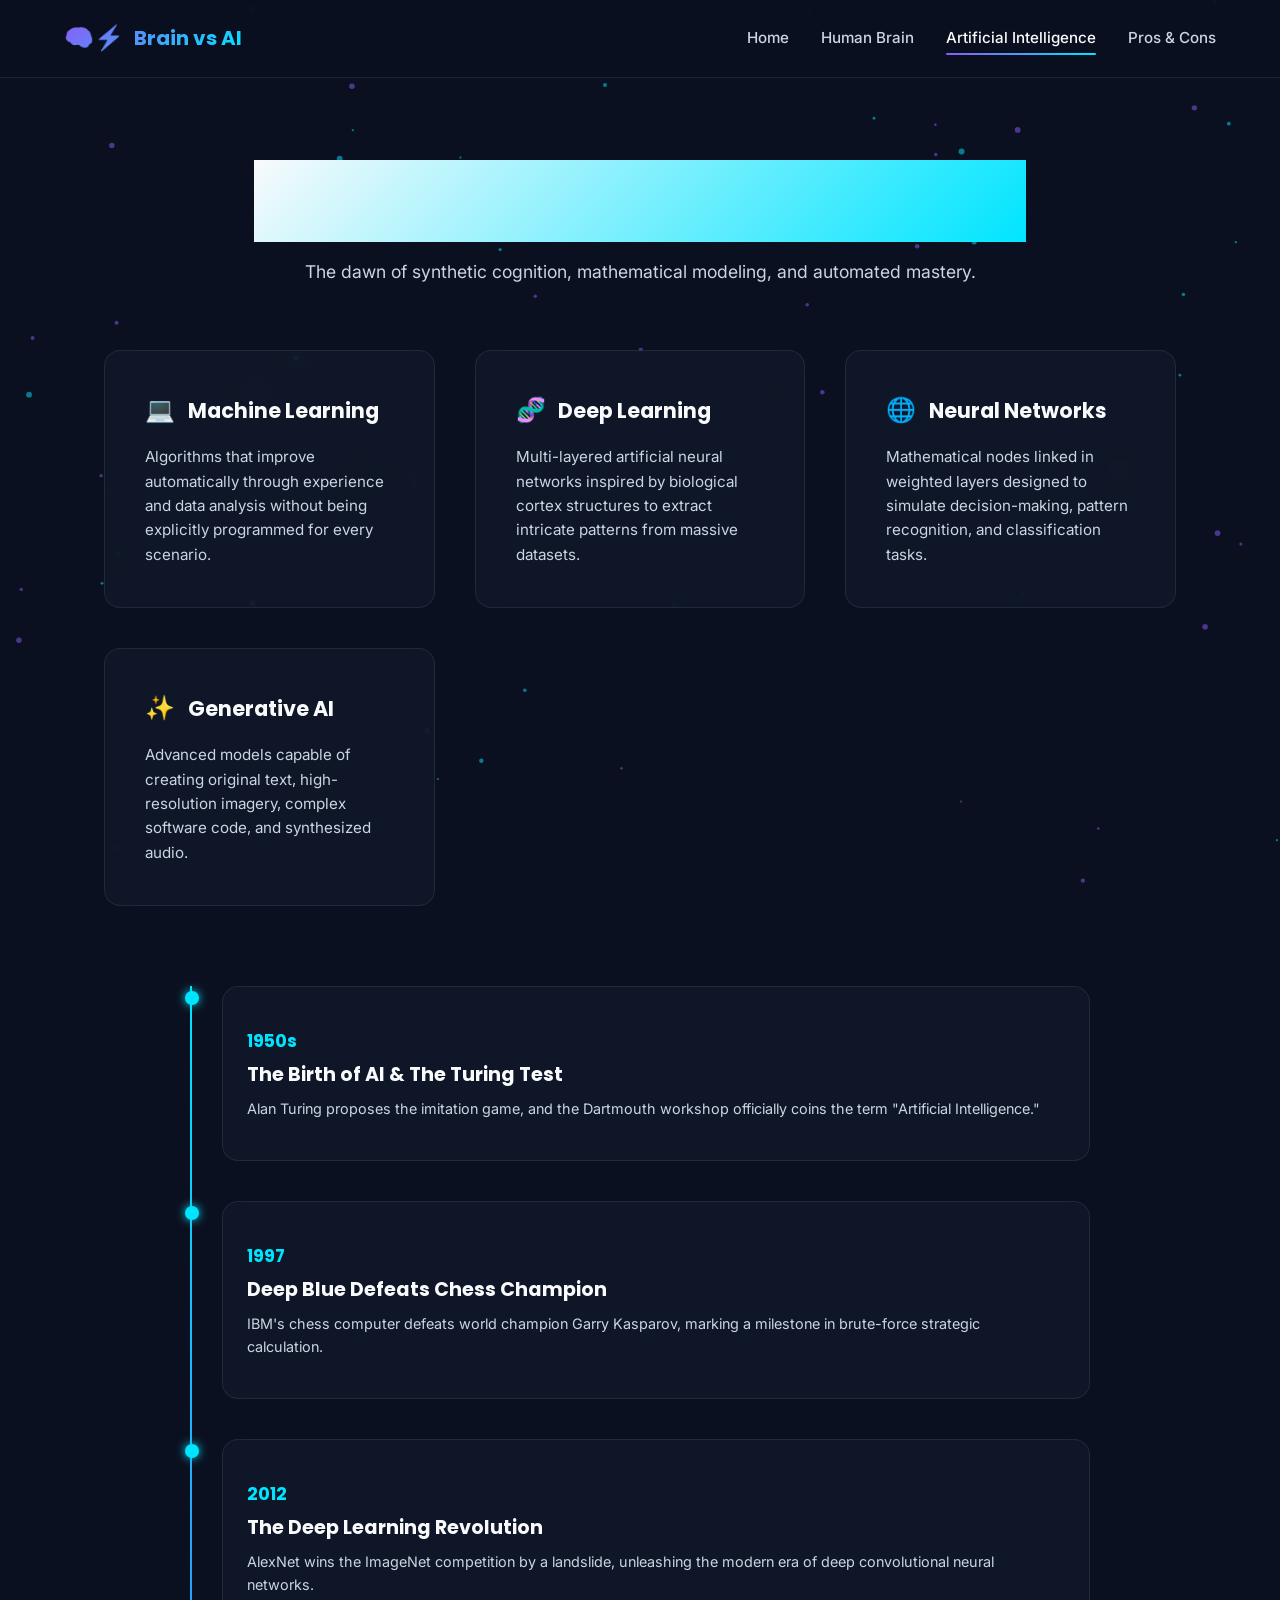
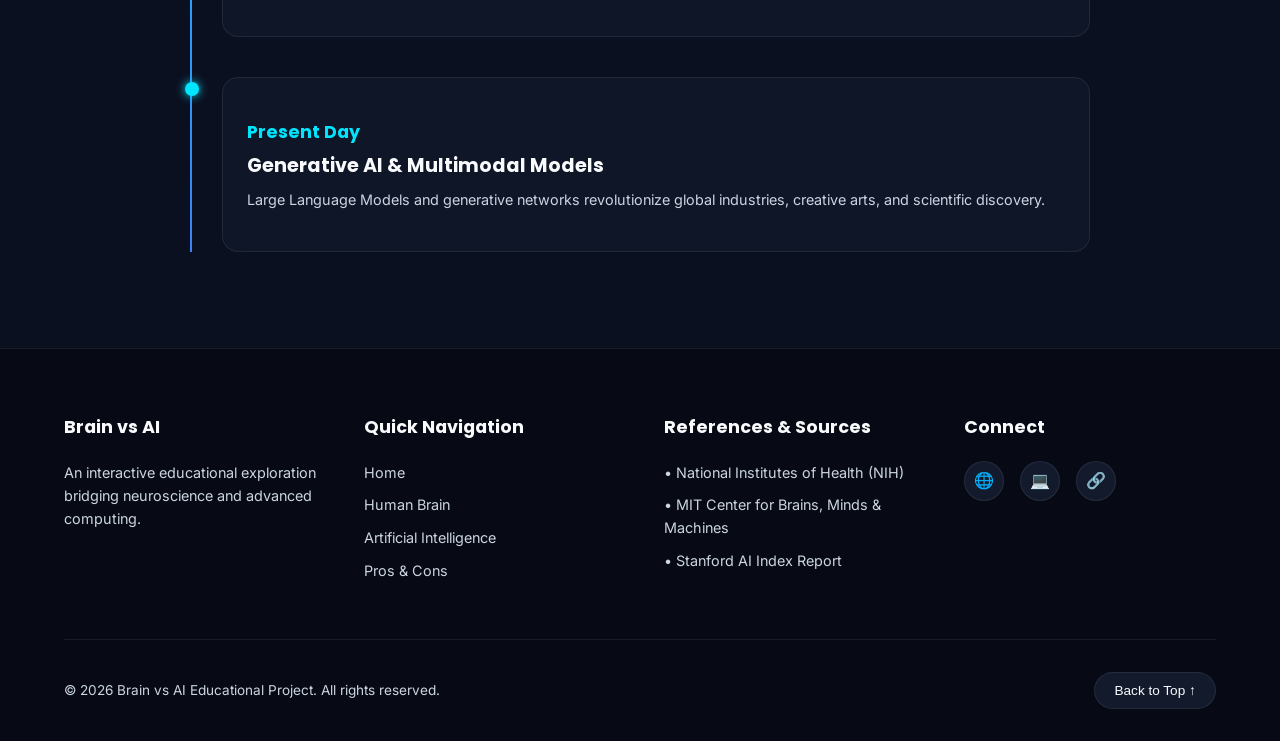
==== ai.html @ 1270780f "Create ai.html" ====
<!DOCTYPE html>
<html lang="en">
<head>
  <meta charset="UTF-8">
  <meta name="viewport" content="width=device-width, initial-scale=1.0">
  <title>About Artificial Intelligence - Brain vs AI</title>
  <link rel="stylesheet" href="style.css">
</head>
<body class="ai-page">

  <!-- Background Particles -->
  <canvas id="particles-canvas"></canvas>

  <!-- Sticky Navigation Bar -->
  <nav class="navbar">
    <a href="index.html" class="logo">
      <span class="logo-icon">🧠⚡</span> Brain vs AI
    </a>
    <ul class="nav-links">
      <li><a href="index.html">Home</a></li>
      <li><a href="brain.html">Human Brain</a></li>
      <li><a href="ai.html" class="active">Artificial Intelligence</a></li>
      <li><a href="pros-cons.html">Pros & Cons</a></li>
    </ul>
    <div class="hamburger">
      <span></span>
      <span></span>
      <span></span>
    </div>
  </nav>

  <!-- Page Header -->
  <header class="page-header ai-header">
    <h1>About Artificial Intelligence</h1>
    <p>The dawn of synthetic cognition, mathematical modeling, and automated mastery.</p>
  </header>

  <!-- Content Container -->
  <main class="content-container">

    <!-- Interactive Information Cards -->
    <div class="info-grid">
      <div class="info-card glass-card">
        <h3><span>💻</span> Machine Learning</h3>
        <p>Algorithms that improve automatically through experience and data analysis without being explicitly programmed for every scenario.</p>
      </div>

      <div class="info-card glass-card">
        <h3><span>🧬</span> Deep Learning</h3>
        <p>Multi-layered artificial neural networks inspired by biological cortex structures to extract intricate patterns from massive datasets.</p>
      </div>

      <div class="info-card glass-card">
        <h3><span>🌐</span> Neural Networks</h3>
        <p>Mathematical nodes linked in weighted layers designed to simulate decision-making, pattern recognition, and classification tasks.</p>
      </div>

      <div class="info-card glass-card">
        <h3><span>✨</span> Generative AI</h3>
        <p>Advanced models capable of creating original text, high-resolution imagery, complex software code, and synthesized audio.</p>
      </div>
    </div>

    <!-- Timeline of AI Development -->
    <div class="timeline">
      <div class="timeline-item glass-card">
        <div class="timeline-year">1950s</div>
        <div class="timeline-content">
          <h4>The Birth of AI & The Turing Test</h4>
          <p>Alan Turing proposes the imitation game, and the Dartmouth workshop officially coins the term "Artificial Intelligence."</p>
        </div>
      </div>

      <div class="timeline-item glass-card">
        <div class="timeline-year">1997</div>
        <div class="timeline-content">
          <h4>Deep Blue Defeats Chess Champion</h4>
          <p>IBM's chess computer defeats world champion Garry Kasparov, marking a milestone in brute-force strategic calculation.</p>
        </div>
      </div>

      <div class="timeline-item glass-card">
        <div class="timeline-year">2012</div>
        <div class="timeline-content">
          <h4>The Deep Learning Revolution</h4>
          <p>AlexNet wins the ImageNet competition by a landslide, unleashing the modern era of deep convolutional neural networks.</p>
        </div>
      </div>

      <div class="timeline-item glass-card">
        <div class="timeline-year">Present Day</div>
        <div class="timeline-content">
          <h4>Generative AI & Multimodal Models</h4>
          <p>Large Language Models and generative networks revolutionize global industries, creative arts, and scientific discovery.</p>
        </div>
      </div>
    </div>

  </main>

  <!-- Footer -->
  <footer>
    <div class="footer-content">
      <div class="footer-col">
        <h4>Brain vs AI</h4>
        <p>An interactive educational exploration bridging neuroscience and advanced computing.</p>
      </div>
      <div class="footer-col">
        <h4>Quick Navigation</h4>
        <ul>
          <li><a href="index.html">Home</a></li>
          <li><a href="brain.html">Human Brain</a></li>
          <li><a href="ai.html">Artificial Intelligence</a></li>
          <li><a href="pros-cons.html">Pros & Cons</a></li>
        </ul>
      </div>
      <div class="footer-col">
        <h4>References & Sources</h4>
        <p>• National Institutes of Health (NIH)</p>
        <p>• MIT Center for Brains, Minds & Machines</p>
        <p>• Stanford AI Index Report</p>
      </div>
      <div class="footer-col">
        <h4>Connect</h4>
        <div class="social-icons">
          <a href="#" aria-label="Twitter">🌐</a>
          <a href="#" aria-label="GitHub">💻</a>
          <a href="#" aria-label="LinkedIn">🔗</a>
        </div>
      </div>
    </div>
    <div class="footer-bottom">
      <p>&copy; 2026 Brain vs AI Educational Project. All rights reserved.</p>
      <button id="back-to-top">Back to Top ↑</button>
    </div>
  </footer>

  <script src="script.js"></script>
</body>
</html>
---- style.css ----
/* ==========================================
   GLOBAL STYLES & VARIABLES
   ========================================== */
@import url('https://fonts.googleapis.com/css2?family=Inter:wght@300;400;500;600;700&family=Poppins:wght@400;600;700;800&display=swap');

:root {
  --bg-color: #0B1020;
  --card-bg: #121A2C;
  --primary-blue: #3B82F6;
  --ai-cyan: #00E5FF;
  --brain-purple: #8B5CF6;
  --accent-pink: #EC4899;
  --success-green: #22C55E;
  --warning-orange: #F59E0B;
  --text-main: #F8FAFC;
  --text-secondary: #CBD5E1;
  --border-color: rgba(255, 255, 255, 0.08);
  --glass-bg: rgba(18, 26, 44, 0.7);
  --font-heading: 'Poppins', sans-serif;
  --font-body: 'Inter', sans-serif;
  --transition: all 0.3s cubic-bezier(0.4, 0, 0.2, 1);
}

* {
  margin: 0;
  padding: 0;
  box-sizing: border-box;
}

html {
  scroll-behavior: smooth;
}

body {
  background-color: var(--bg-color);
  color: var(--text-main);
  font-family: var(--font-body);
  line-height: 1.6;
  overflow-x: hidden;
  position: relative;
}

h1, h2, h3, h4, h5, h6 {
  font-family: var(--font-heading);
  color: var(--text-main);
  font-weight: 700;
}

a {
  text-decoration: none;
  color: inherit;
}

ul {
  list-style: none;
}

/* ==========================================
   FLOATING PARTICLES BACKGROUND
   ========================================== */
#particles-canvas {
  position: fixed;
  top: 0;
  left: 0;
  width: 100vw;
  height: 100vh;
  z-index: -1;
  pointer-events: none;
}

/* ==========================================
   NAVIGATION BAR
   ========================================== */
.navbar {
  position: fixed;
  top: 0;
  left: 0;
  width: 100%;
  display: flex;
  justify-content: space-between;
  align-items: center;
  padding: 1.2rem 5%;
  background: rgba(11, 16, 32, 0.85);
  backdrop-filter: blur(12px);
  -webkit-backdrop-filter: blur(12px);
  border-bottom: 1px solid var(--border-color);
  z-index: 1000;
  transition: var(--transition);
}

.navbar.scrolled {
  padding: 0.9rem 5%;
  background: rgba(11, 16, 32, 0.95);
  box-shadow: 0 10px 30px rgba(0, 0, 0, 0.5);
}

.logo {
  display: flex;
  align-items: center;
  gap: 0.6rem;
  font-family: var(--font-heading);
  font-weight: 700;
  font-size: 1.25rem;
  background: linear-gradient(135deg, var(--brain-purple), var(--ai-cyan));
  -webkit-background-clip: text;
  -webkit-text-fill-color: transparent;
}

.logo-icon {
  font-size: 1.5rem;
}

.nav-links {
  display: flex;
  gap: 2rem;
  align-items: center;
}

.nav-links a {
  font-size: 0.95rem;
  font-weight: 500;
  color: var(--text-secondary);
  transition: var(--transition);
  position: relative;
  padding: 0.2rem 0;
}

.nav-links a::after {
  content: '';
  position: absolute;
  bottom: -4px;
  left: 0;
  width: 0;
  height: 2px;
  background: linear-gradient(90deg, var(--brain-purple), var(--ai-cyan));
  transition: var(--transition);
  border-radius: 2px;
}

.nav-links a:hover,
.nav-links a.active {
  color: var(--text-main);
}

.nav-links a:hover::after,
.nav-links a.active::after {
  width: 100%;
}

.hamburger {
  display: none;
  cursor: pointer;
  flex-direction: column;
  gap: 6px;
}

.hamburger span {
  display: block;
  width: 28px;
  height: 2px;
  background: var(--text-main);
  border-radius: 2px;
  transition: var(--transition);
}

/* ==========================================
   BUTTONS & GLASS CARDS
   ========================================== */
.btn-gradient {
  display: inline-flex;
  align-items: center;
  justify-content: center;
  gap: 0.6rem;
  padding: 0.8rem 2rem;
  background: linear-gradient(135deg, var(--primary-blue), var(--brain-purple));
  color: #fff;
  font-family: var(--font-heading);
  font-weight: 600;
  font-size: 1rem;
  border-radius: 50px;
  border: none;
  cursor: pointer;
  box-shadow: 0 4px 20px rgba(59, 130, 246, 0.4);
  transition: var(--transition);
}

.btn-gradient:hover {
  transform: translateY(-2px);
  box-shadow: 0 6px 25px rgba(139, 92, 246, 0.6);
}

.glass-card {
  background: var(--glass-bg);
  backdrop-filter: blur(16px);
  -webkit-backdrop-filter: blur(16px);
  border: 1px solid var(--border-color);
  border-radius: 16px;
  padding: 2.5rem;
  transition: var(--transition);
}

.glass-card:hover {
  border-color: rgba(255, 255, 255, 0.2);
  transform: translateY(-5px);
  box-shadow: 0 15px 35px rgba(0, 0, 0, 0.4);
}

/* ==========================================
   FOOTER
   ========================================== */
footer {
  background: #070a14;
  border-top: 1px solid var(--border-color);
  padding: 4rem 5% 2rem;
  margin-top: 6rem;
  position: relative;
  z-index: 10;
}

.footer-content {
  max-width: 1200px;
  margin: 0 auto;
  display: grid;
  grid-template-columns: repeat(auto-fit, minmax(250px, 1fr));
  gap: 3rem;
  margin-bottom: 3rem;
}

.footer-col h4 {
  font-size: 1.1rem;
  margin-bottom: 1.2rem;
  color: var(--text-main);
}

.footer-col p, .footer-col ul li a {
  color: var(--text-secondary);
  font-size: 0.9rem;
  margin-bottom: 0.6rem;
  display: block;
  transition: var(--transition);
}

.footer-col ul li a:hover {
  color: var(--ai-cyan);
  padding-left: 4px;
}

.social-icons {
  display: flex;
  gap: 1rem;
  margin-top: 1rem;
}

.social-icons a {
  display: inline-flex;
  align-items: center;
  justify-content: center;
  width: 40px;
  height: 40px;
  border-radius: 50%;
  background: var(--card-bg);
  border: 1px solid var(--border-color);
  color: var(--text-main);
  transition: var(--transition);
}

.social-icons a:hover {
  background: var(--primary-blue);
  border-color: var(--primary-blue);
  transform: translateY(-3px);
}

.footer-bottom {
  max-width: 1200px;
  margin: 0 auto;
  padding-top: 2rem;
  border-top: 1px solid var(--border-color);
  display: flex;
  justify-content: space-between;
  align-items: center;
  color: var(--text-secondary);
  font-size: 0.85rem;
}

#back-to-top {
  background: var(--card-bg);
  border: 1px solid var(--border-color);
  color: var(--text-main);
  padding: 0.6rem 1.2rem;
  border-radius: 30px;
  cursor: pointer;
  transition: var(--transition);
  font-size: 0.85rem;
}

#back-to-top:hover {
  background: var(--brain-purple);
  border-color: var(--brain-purple);
}

/* ==========================================
   PAGE: HOME (index.html)
   ========================================== */
.hero {
  min-height: 100vh;
  display: flex;
  flex-direction: column;
  justify-content: center;
  align-items: center;
  text-align: center;
  padding: 8rem 5% 4rem;
  max-width: 1300px;
  margin: 0 auto;
}

.hero-title {
  font-size: clamp(2.5rem, 5vw, 4.5rem);
  font-weight: 800;
  line-height: 1.1;
  margin-bottom: 1.5rem;
  background: linear-gradient(135deg, var(--text-main) 30%, var(--ai-cyan) 100%);
  -webkit-background-clip: text;
  -webkit-text-fill-color: transparent;
  animation: fadeInDown 1s ease-out;
}

.hero-subtitle {
  font-size: clamp(1rem, 2vw, 1.3rem);
  color: var(--text-secondary);
  max-width: 700px;
  margin-bottom: 2.5rem;
  animation: fadeInUp 1s ease-out 0.2s both;
}

.hero-split-illustration {
  display: grid;
  grid-template-columns: 1fr 1fr;
  gap: 2rem;
  width: 100%;
  max-width: 900px;
  margin-bottom: 3rem;
  animation: zoomIn 1s ease-out 0.4s both;
}

.split-side {
  background: var(--card-bg);
  border: 1px solid var(--border-color);
  border-radius: 20px;
  padding: 2.5rem 2rem;
  text-align: center;
  position: relative;
  overflow: hidden;
  box-shadow: 0 10px 30px rgba(0,0,0,0.3);
}

.split-side.brain {
  border-top: 4px solid var(--brain-purple);
}

.split-side.ai {
  border-top: 4px solid var(--ai-cyan);
}

.split-side svg {
  width: 120px;
  height: 120px;
  margin-bottom: 1.5rem;
  filter: drop-shadow(0 0 10px rgba(139, 92, 246, 0.3));
}

.split-side h3 {
  font-size: 1.4rem;
  margin-bottom: 0.5rem;
}

.split-side p {
  color: var(--text-secondary);
  font-size: 0.9rem;
}

.intro-section {
  max-width: 900px;
  margin: 0 auto 6rem;
  padding: 0 5%;
  text-align: center;
}

.intro-section h2 {
  font-size: 2.2rem;
  margin-bottom: 1.5rem;
}

.intro-section p {
  color: var(--text-secondary);
  font-size: 1.05rem;
  line-height: 1.8;
}

/* ==========================================
   PAGE: HUMAN BRAIN (brain.html) & AI (ai.html)
   ========================================== */
.page-header {
  padding: 10rem 5% 4rem;
  text-align: center;
  max-width: 900px;
  margin: 0 auto;
}

.page-header h1 {
  font-size: clamp(2.2rem, 4vw, 3.5rem);
  margin-bottom: 1rem;
  background: linear-gradient(135deg, var(--text-main), var(--brain-purple));
  -webkit-background-clip: text;
  -webkit-text-fill-color: transparent;
}

.page-header.ai-header h1 {
  background: linear-gradient(135deg, var(--text-main), var(--ai-cyan));
}

.page-header p {
  color: var(--text-secondary);
  font-size: 1.1rem;
}

.content-container {
  max-width: 1200px;
  margin: 0 auto;
  padding: 0 5%;
}

.stats-grid {
  display: grid;
  grid-template-columns: repeat(auto-fit, minmax(240px, 1fr));
  gap: 2rem;
  margin-bottom: 5rem;
}

.stat-card {
  text-align: center;
  padding: 2.5rem 2rem;
}

.stat-number {
  font-family: var(--font-heading);
  font-size: 3rem;
  font-weight: 800;
  color: var(--brain-purple);
  margin-bottom: 0.5rem;
}

.ai-page .stat-number {
  color: var(--ai-cyan);
}

.stat-card p {
  color: var(--text-secondary);
  font-weight: 500;
}

.info-grid {
  display: grid;
  grid-template-columns: repeat(auto-fit, minmax(320px, 1fr));
  gap: 2.5rem;
  margin-bottom: 5rem;
}

.info-card h3 {
  font-size: 1.3rem;
  margin-bottom: 1rem;
  display: flex;
  align-items: center;
  gap: 0.8rem;
}

.info-card h3 span {
  font-size: 1.5rem;
}

.info-card p {
  color: var(--text-secondary);
  font-size: 0.95rem;
}

/* Timeline for AI Page */
.timeline {
  position: relative;
  max-width: 900px;
  margin: 0 auto 5rem;
  padding-left: 2rem;
}

.timeline::before {
  content: '';
  position: absolute;
  top: 0;
  left: 0;
  width: 2px;
  height: 100%;
  background: linear-gradient(to bottom, var(--ai-cyan), var(--primary-blue));
}

.timeline-item {
  position: relative;
  margin-bottom: 2.5rem;
  padding-left: 1.5rem;
}

.timeline-item::before {
  content: '';
  position: absolute;
  left: -2.35rem;
  top: 4px;
  width: 14px;
  height: 14px;
  border-radius: 50%;
  background: var(--ai-cyan);
  box-shadow: 0 0 10px var(--ai-cyan);
}

.timeline-year {
  font-family: var(--font-heading);
  font-weight: 700;
  color: var(--ai-cyan);
  font-size: 1.1rem;
  margin-bottom: 0.3rem;
}

.timeline-content h4 {
  font-size: 1.2rem;
  margin-bottom: 0.4rem;
}

.timeline-content p {
  color: var(--text-secondary);
  font-size: 0.9rem;
}

/* ==========================================
   PAGE: PROS & CONS (pros-cons.html)
   ========================================== */
.comparison-container {
  max-width: 1200px;
  margin: 0 auto;
  padding: 0 5%;
  display: grid;
  grid-template-columns: 1fr 1fr;
  gap: 3rem;
}

.comparison-column {
  display: flex;
  flex-direction: column;
  gap: 2rem;
}

.column-title {
  font-size: 1.8rem;
  text-align: center;
  margin-bottom: 0.5rem;
  display: flex;
  align-items: center;
  justify-content: center;
  gap: 0.8rem;
}

.pros-cons-card {
  padding: 2rem;
}

.pros-cons-card.pros {
  border-left: 4px solid var(--success-green);
}

.pros-cons-card.cons {
  border-left: 4px solid var(--warning-orange);
}

.pros-cons-card h3 {
  font-size: 1.2rem;
  margin-bottom: 1rem;
  display: flex;
  align-items: center;
  gap: 0.6rem;
}

.pros-cons-card.pros h3 {
  color: var(--success-green);
}

.pros-cons-card.cons h3 {
  color: var(--warning-orange);
}

.pros-cons-card ul {
  display: flex;
  flex-direction: column;
  gap: 0.8rem;
}

.pros-cons-card ul li {
  color: var(--text-secondary);
  font-size: 0.95rem;
  display: flex;
  align-items: center;
  gap: 0.6rem;
}

.pros-cons-card.pros ul li::before {
  content: '✓';
  color: var(--success-green);
  font-weight: bold;
}

.pros-cons-card.cons ul li::before {
  content: '✕';
  color: var(--warning-orange);
  font-weight: bold;
}

/* ==========================================
   RESPONSIVE DESIGN MEDIA QUERIES
   ========================================== */
@media (max-width: 968px) {
  .hero-split-illustration {
    grid-template-columns: 1fr;
  }
  
  .comparison-container {
    grid-template-columns: 1fr;
  }
  
  .nav-links {
    position: fixed;
    top: 0;
    right: -100%;
    width: 75%;
    height: 100vh;
    background: rgba(11, 16, 32, 0.98);
    backdrop-filter: blur(20px);
    flex-direction: column;
    justify-content: center;
    align-items: center;
    transition: 0.4s ease-in-out;
    box-shadow: -10px 0 30px rgba(0,0,0,0.5);
    z-index: 999;
  }
  
  .nav-links.active {
    right: 0;
  }
  
  .hamburger {
    display: flex;
    z-index: 1001;
  }

  .hamburger.active span:nth-child(1) {
    transform: rotate(45deg) translate(6px, 6px);
  }

  .hamburger.active span:nth-child(2) {
    opacity: 0;
  }

  .hamburger.active span:nth-child(3) {
    transform: rotate(-45deg) translate(6px, -6px);
  }
}

/* ==========================================
   ANIMATIONS
   ========================================== */
@keyframes fadeInDown {
  from {
    opacity: 0;
    transform: translateY(-30px);
  }
  to {
    opacity: 1;
    transform: translateY(0);
  }
}

@keyframes fadeInUp {
  from {
    opacity: 0;
    transform: translateY(30px);
  }
  to {
    opacity: 1;
    transform: translateY(0);
  }
}

@keyframes zoomIn {
  from {
    opacity: 0;
    transform: scale(0.95);
  }
  to {
    opacity: 1;
    transform: scale(1);
  }
}

.reveal {
  opacity: 0;
  transform: translateY(30px);
  transition: all 0.8s ease-out;
}

.reveal.active {
  opacity: 1;
  transform: translateY(0);
}
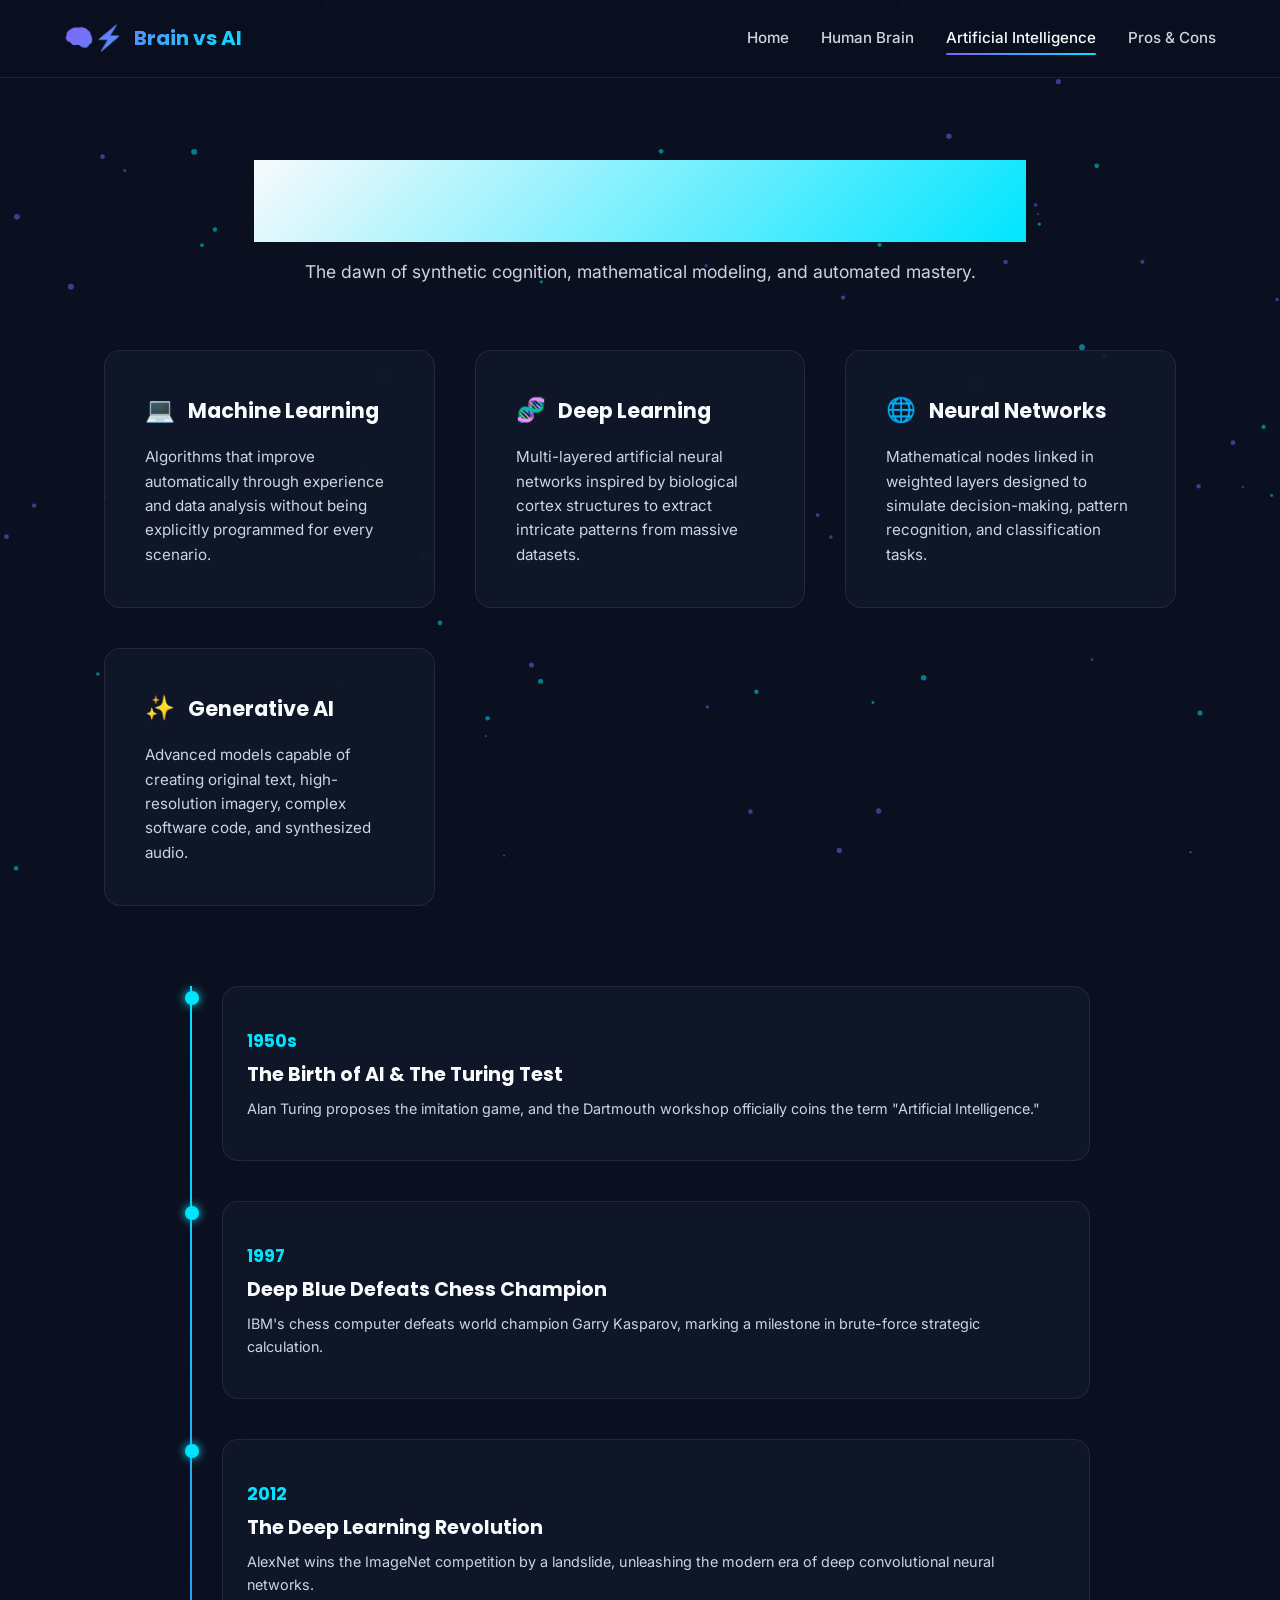
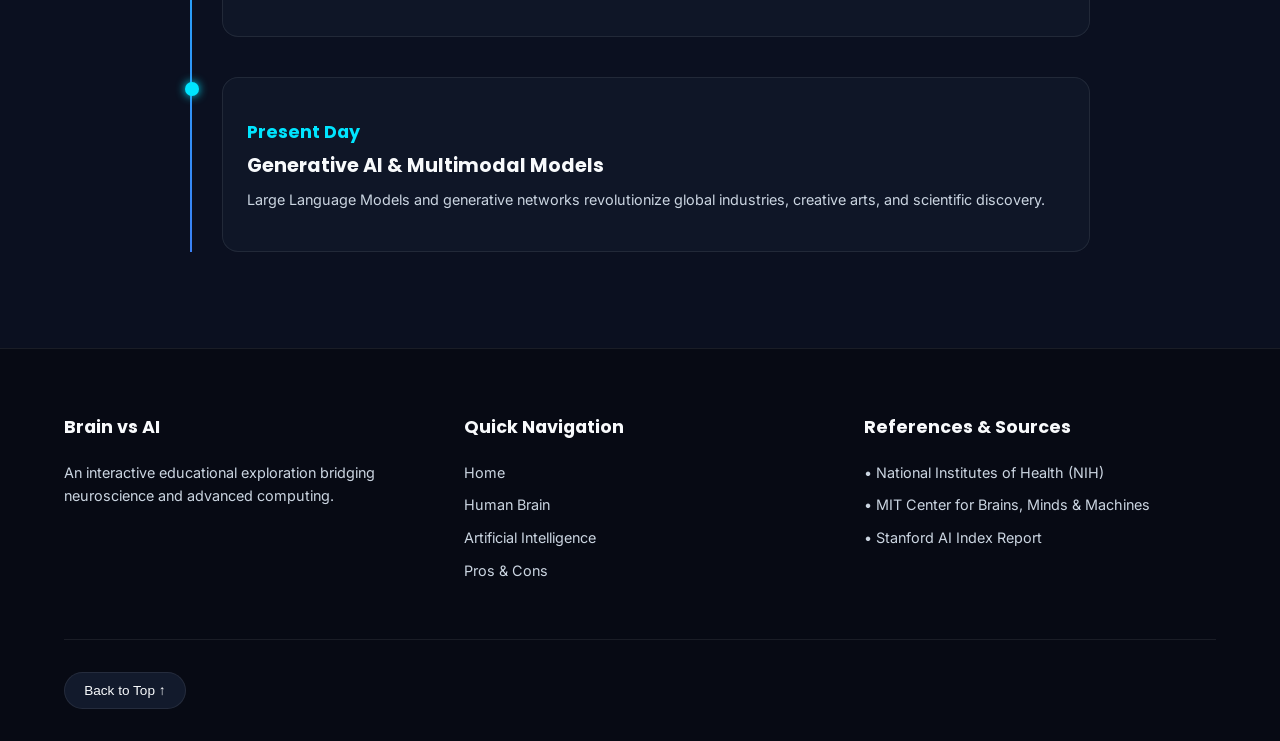
==== commit 08b42e80: "Update ai.html" ====
--- a/ai.html
+++ b/ai.html
@@ -120,17 +120,8 @@
         <p>• MIT Center for Brains, Minds & Machines</p>
         <p>• Stanford AI Index Report</p>
       </div>
-      <div class="footer-col">
-        <h4>Connect</h4>
-        <div class="social-icons">
-          <a href="#" aria-label="Twitter">🌐</a>
-          <a href="#" aria-label="GitHub">💻</a>
-          <a href="#" aria-label="LinkedIn">🔗</a>
-        </div>
-      </div>
     </div>
     <div class="footer-bottom">
-      <p>&copy; 2026 Brain vs AI Educational Project. All rights reserved.</p>
       <button id="back-to-top">Back to Top ↑</button>
     </div>
   </footer>
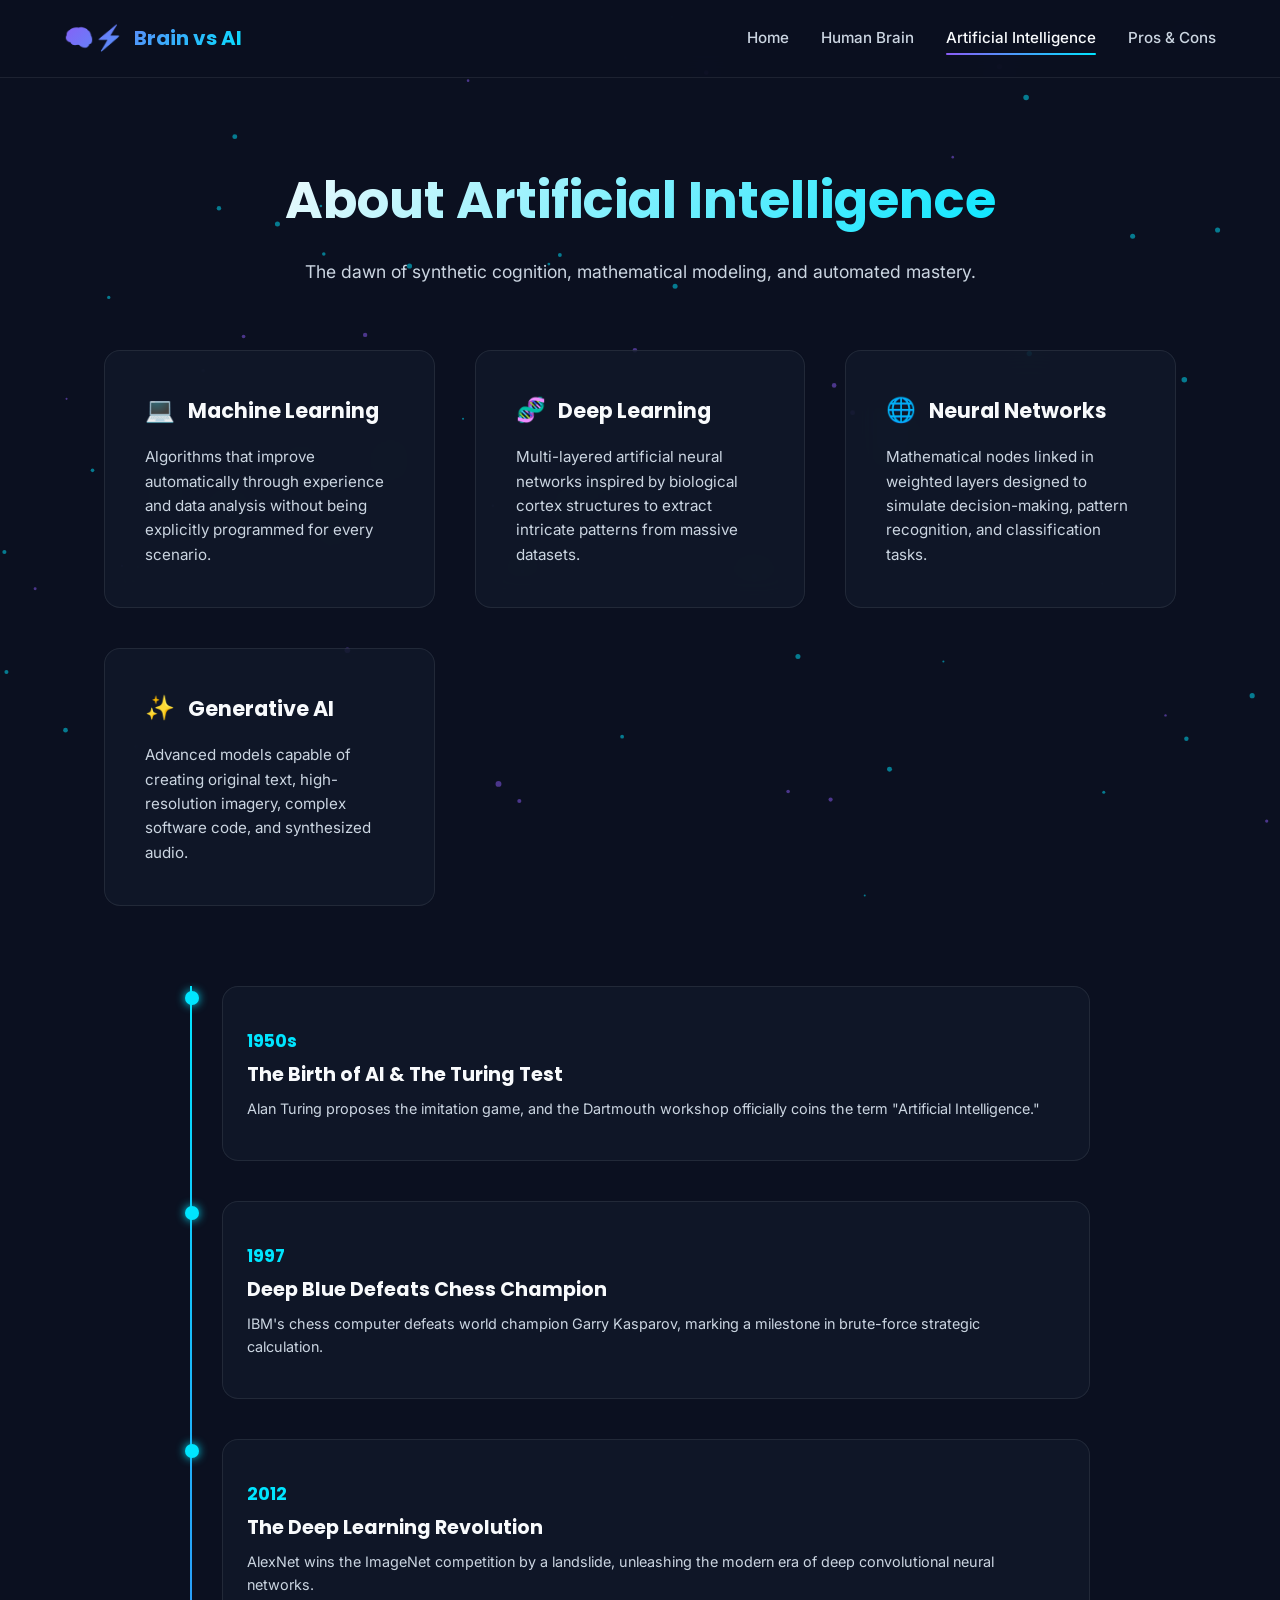
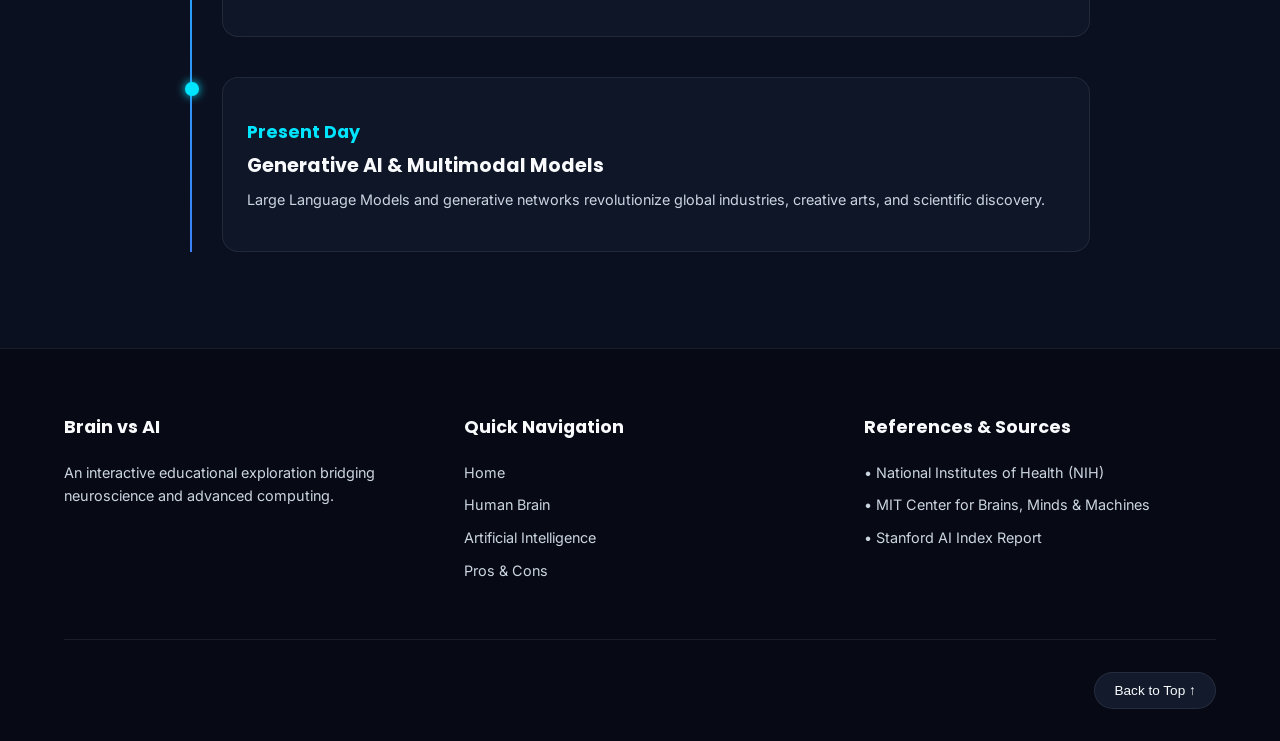
==== commit e1a2e44e: "Update ai.html" ====
--- a/ai.html
+++ b/ai.html
@@ -4,6 +4,7 @@
   <meta charset="UTF-8">
   <meta name="viewport" content="width=device-width, initial-scale=1.0">
   <title>About Artificial Intelligence - Brain vs AI</title>
+  <link rel="icon" href="data:image/svg+xml,<svg xmlns=%22http://www.w3.org/2000/svg%22 viewBox=%220 0 100 100%22><text y=%22.9em%22 font-size=%2290%22>🧠</text></svg>">
   <link rel="stylesheet" href="style.css">
 </head>
 <body class="ai-page">
--- a/style.css
+++ b/style.css
@@ -245,41 +245,14 @@
   padding-left: 4px;
 }
 
-.social-icons {
-  display: flex;
-  gap: 1rem;
-  margin-top: 1rem;
-}
-
-.social-icons a {
-  display: inline-flex;
-  align-items: center;
-  justify-content: center;
-  width: 40px;
-  height: 40px;
-  border-radius: 50%;
-  background: var(--card-bg);
-  border: 1px solid var(--border-color);
-  color: var(--text-main);
-  transition: var(--transition);
-}
-
-.social-icons a:hover {
-  background: var(--primary-blue);
-  border-color: var(--primary-blue);
-  transform: translateY(-3px);
-}
-
 .footer-bottom {
   max-width: 1200px;
   margin: 0 auto;
   padding-top: 2rem;
   border-top: 1px solid var(--border-color);
   display: flex;
-  justify-content: space-between;
-  align-items: center;
-  color: var(--text-secondary);
-  font-size: 0.85rem;
+  justify-content: flex-end;
+  align-items: center;
 }
 
 #back-to-top {
@@ -416,11 +389,19 @@
 
 .page-header.ai-header h1 {
   background: linear-gradient(135deg, var(--text-main), var(--ai-cyan));
+  -webkit-background-clip: text;
+  -webkit-text-fill-color: transparent;
 }
 
 .page-header p {
   color: var(--text-secondary);
   font-size: 1.1rem;
+}
+
+/* Fixed visibility rule for AI header subtitle */
+.page-header.ai-header p {
+  color: var(--text-secondary) !important;
+  -webkit-text-fill-color: var(--text-secondary) !important;
 }
 
 .content-container {
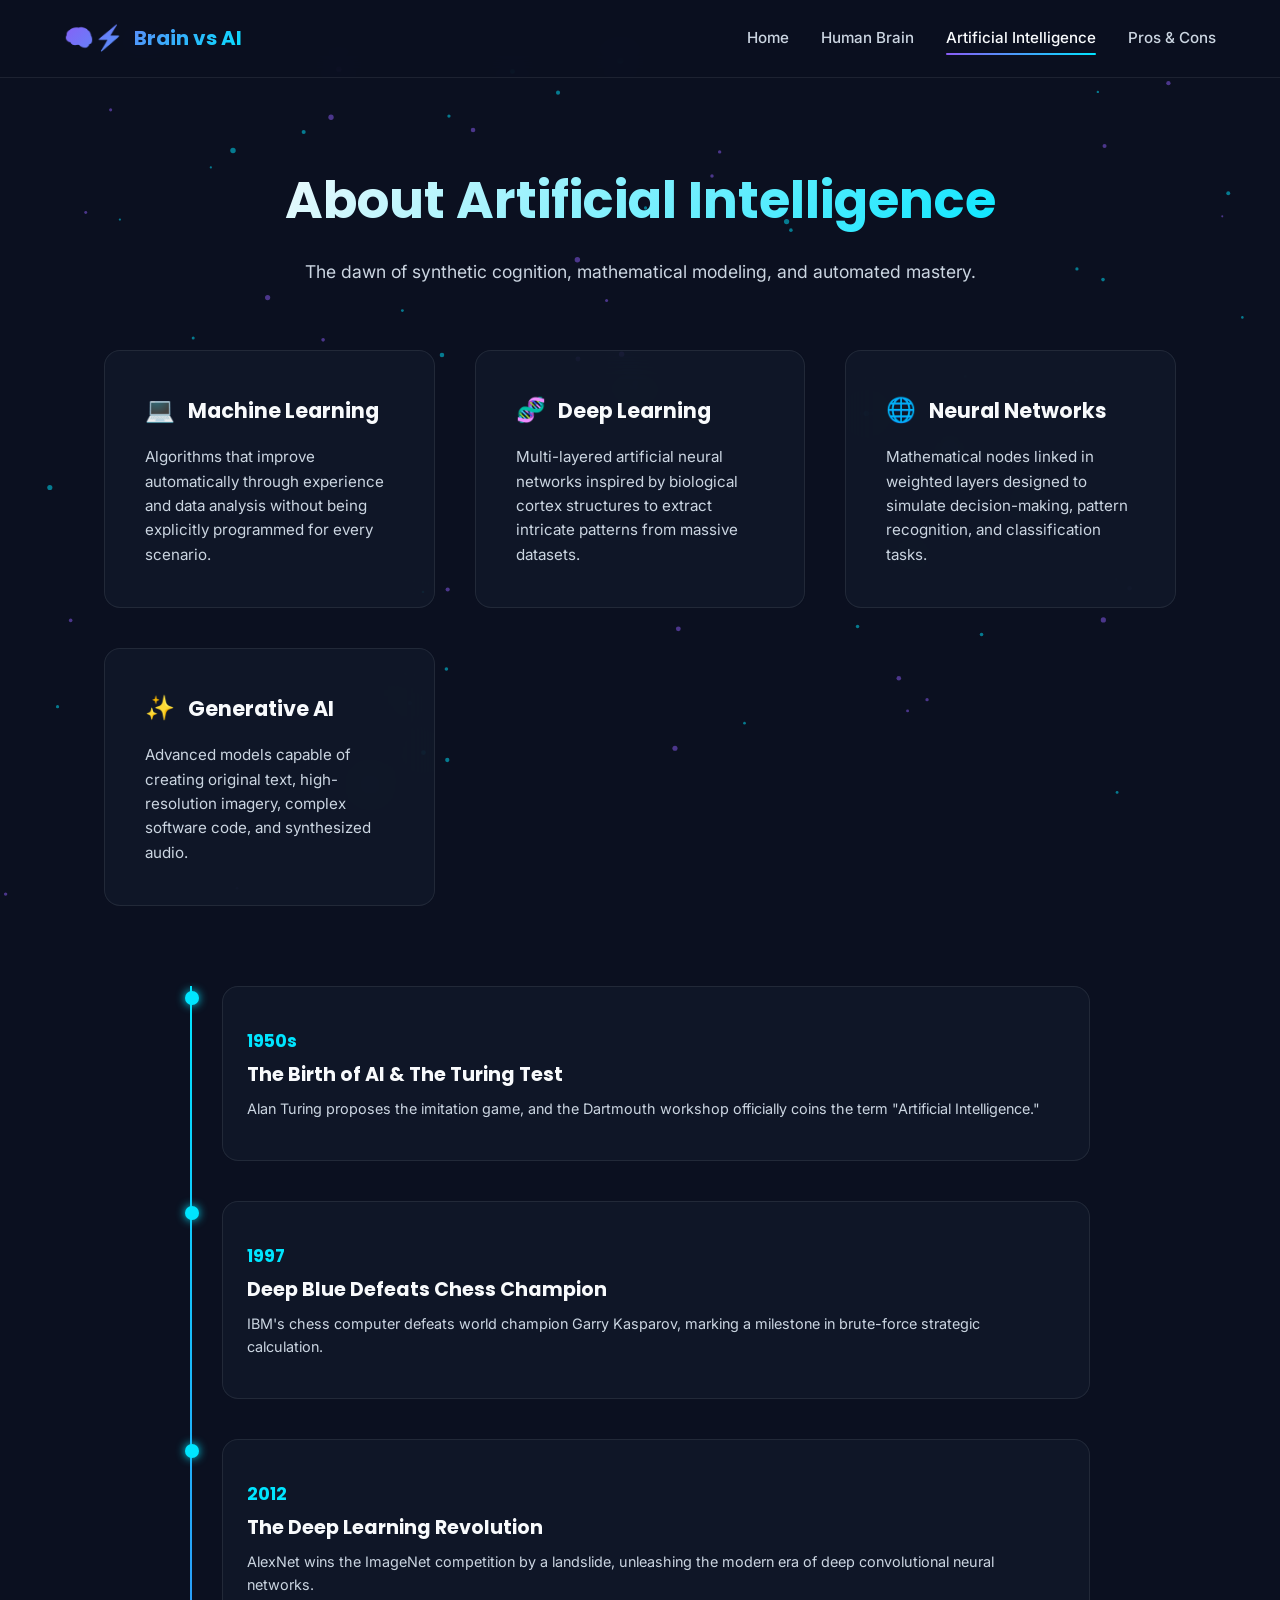
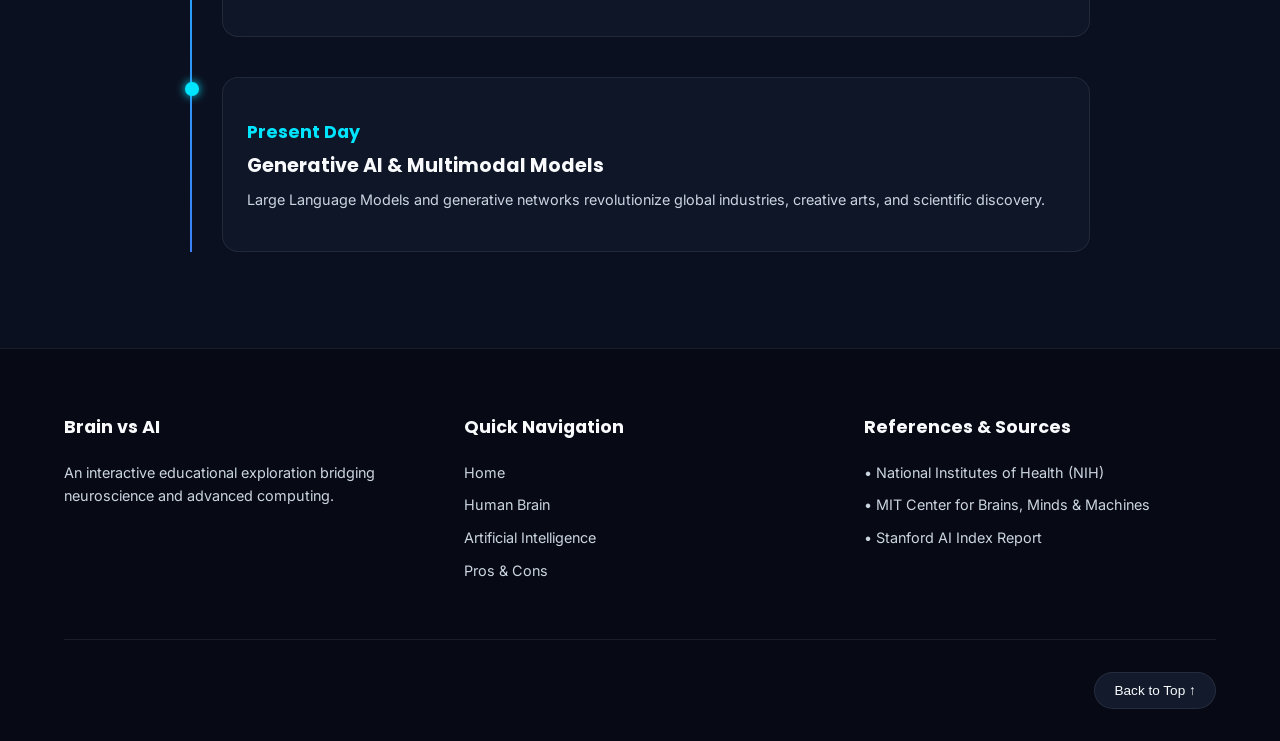
==== commit 6b63dcbb: "Update ai.html" ====
--- a/ai.html
+++ b/ai.html
@@ -33,7 +33,9 @@
   <!-- Page Header -->
   <header class="page-header ai-header">
     <h1>About Artificial Intelligence</h1>
-    <p>The dawn of synthetic cognition, mathematical modeling, and automated mastery.</p>
+    <div class="header-subtitle-wrap">
+      <p>The dawn of synthetic cognition, mathematical modeling, and automated mastery.</p>
+    </div>
   </header>
 
   <!-- Content Container -->
--- a/style.css
+++ b/style.css
@@ -398,10 +398,13 @@
   font-size: 1.1rem;
 }
 
-/* Fixed visibility rule for AI header subtitle */
+/* Explicit fix for AI header paragraph text visibility */
 .page-header.ai-header p {
+  background: none !important;
+  -webkit-background-clip: initial !important;
+  -webkit-text-fill-color: var(--text-secondary) !important;
   color: var(--text-secondary) !important;
-  -webkit-text-fill-color: var(--text-secondary) !important;
+  opacity: 1 !important;
 }
 
 .content-container {
